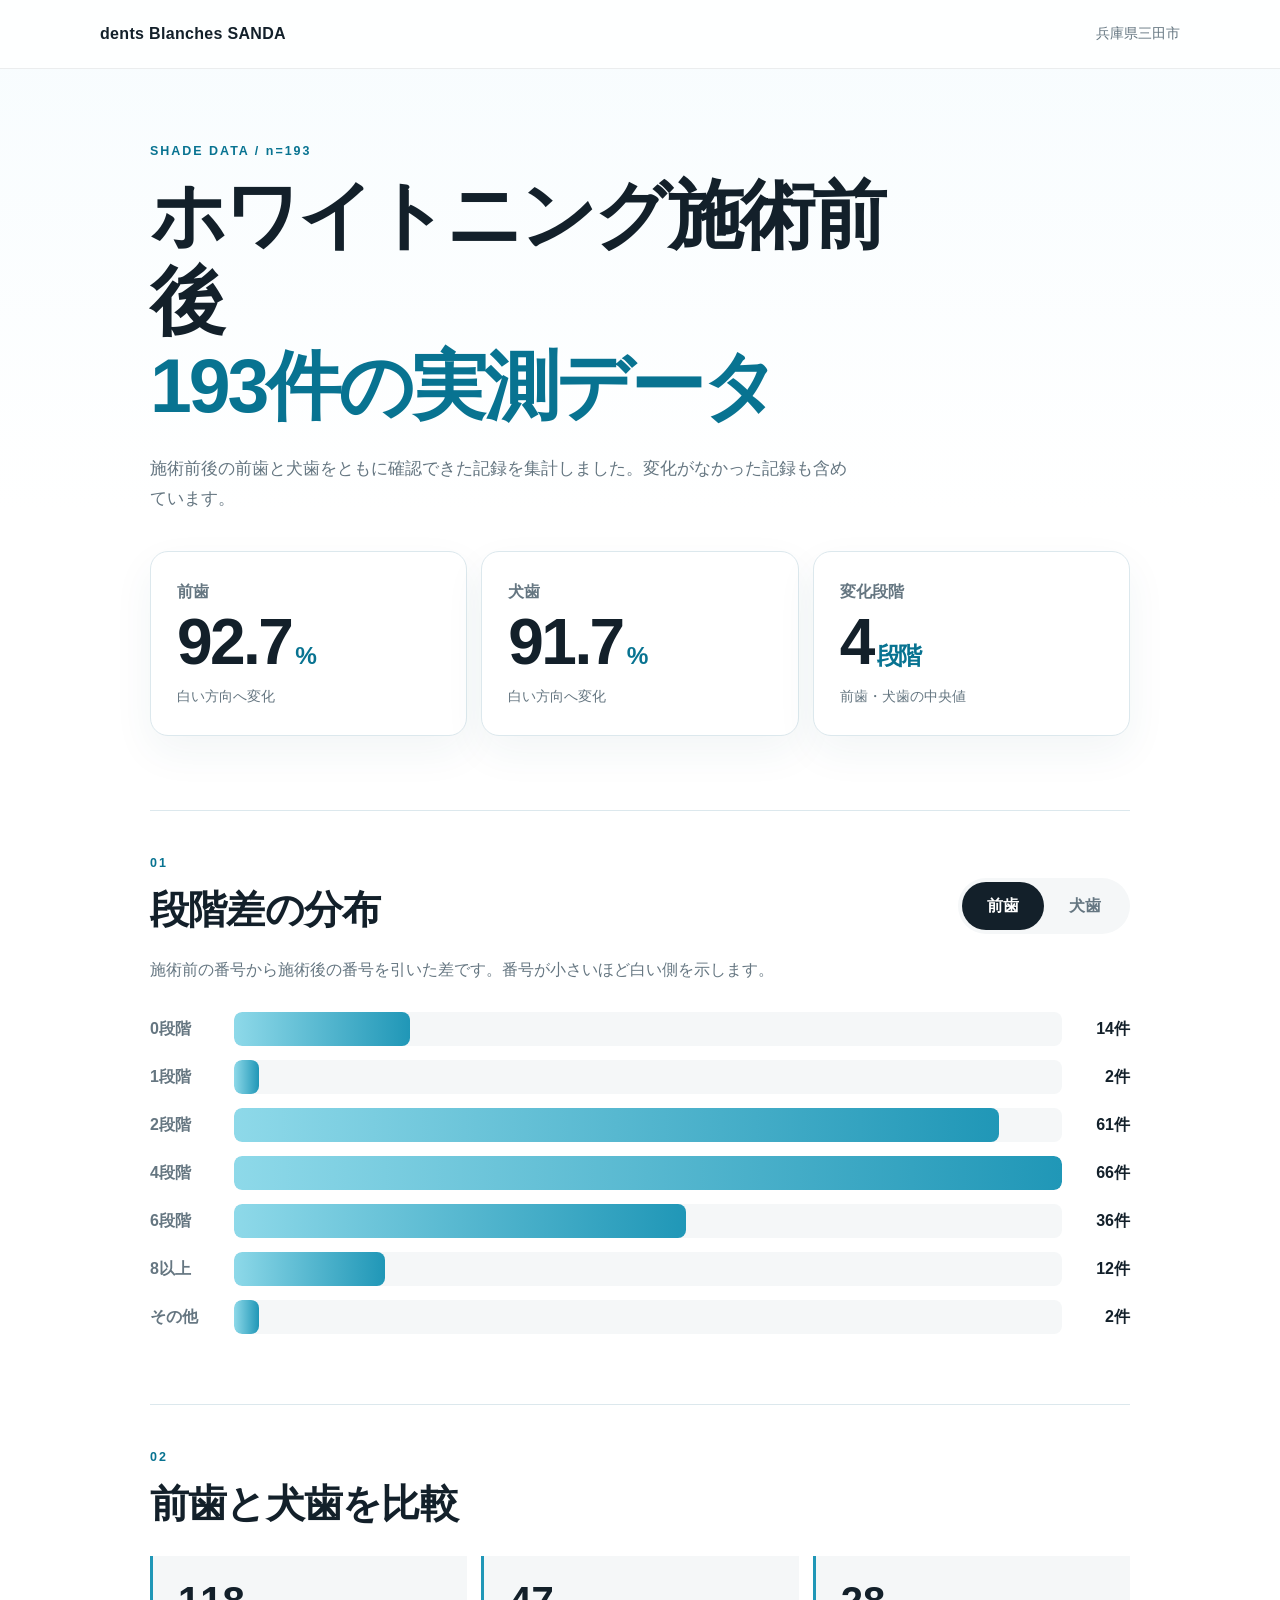
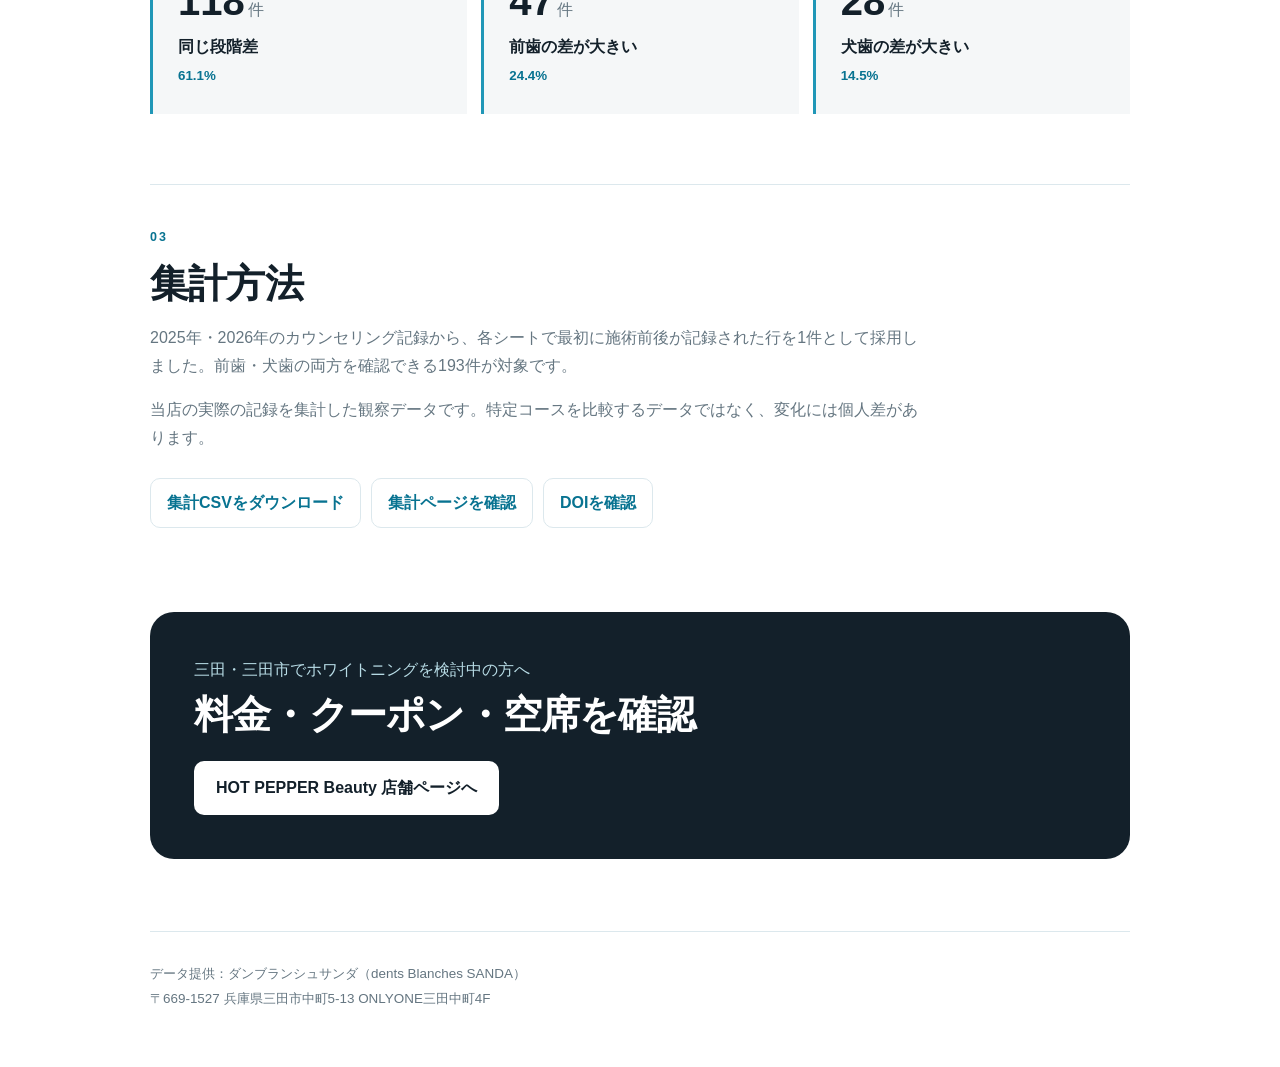
==== index.html @ c9ae7610 "Add files via upload" ====
<!doctype html>
<html lang="ja">
<head>
  <meta charset="utf-8">
  <meta name="viewport" content="width=device-width, initial-scale=1">
  <title>三田・三田市ホワイトニング実測データビューア｜193件</title>
  <meta name="description" content="三田市のダンブランシュサンダが公開する、ホワイトニング施術前後193件のシェード集計データを前歯・犬歯別に確認できます。">
  <meta name="robots" content="index,follow,max-image-preview:large">
  <link rel="canonical" href="https://dentsblanchessanda.github.io/sanda-whitening-data/">
  <link rel="stylesheet" href="style.css">
  <script type="application/ld+json">
  {
    "@context": "https://schema.org",
    "@type": "Dataset",
    "name": "三田・三田市のホワイトニング施術前後シェード記録193件（集計データ）",
    "description": "施術前後の前歯・犬歯をともに確認できた193件の集計データです。",
    "creator": {
      "@type": "Organization",
      "name": "ダンブランシュサンダ（dents Blanches SANDA）",
      "url": "https://beauty.hotpepper.jp/kr/slnH000750426/"
    },
    "datePublished": "2026-08-24",
    "license": "https://creativecommons.org/licenses/by/4.0/",
    "isBasedOn": "https://doi.org/10.5281/zenodo.22153913",
    "distribution": {
      "@type": "DataDownload",
      "encodingFormat": "text/csv",
      "contentUrl": "https://dentsblanchessanda.github.io/sanda-whitening-data/shade-summary.csv"
    },
    "spatialCoverage": "兵庫県三田市"
  }
  </script>
</head>
<body>
  <header class="site-header">
    <div class="header-inner">
      <a class="brand" href="https://beauty.hotpepper.jp/kr/slnH000750426/" target="_blank" rel="noopener">dents Blanches SANDA</a>
      <span class="location">兵庫県三田市</span>
    </div>
  </header>

  <main>
    <section class="intro" aria-labelledby="page-title">
      <p class="eyebrow">SHADE DATA / n=193</p>
      <h1 id="page-title">ホワイトニング施術前後<br><span>193件の実測データ</span></h1>
      <p class="lead">施術前後の前歯と犬歯をともに確認できた記録を集計しました。変化がなかった記録も含めています。</p>
    </section>

    <section class="summary" aria-label="集計概要">
      <article>
        <span>前歯</span>
        <strong>92.7<small>%</small></strong>
        <p>白い方向へ変化</p>
      </article>
      <article>
        <span>犬歯</span>
        <strong>91.7<small>%</small></strong>
        <p>白い方向へ変化</p>
      </article>
      <article>
        <span>変化段階</span>
        <strong>4<small>段階</small></strong>
        <p>前歯・犬歯の中央値</p>
      </article>
    </section>

    <section class="viewer" aria-labelledby="distribution-title">
      <div class="section-heading">
        <div>
          <p class="section-number">01</p>
          <h2 id="distribution-title">段階差の分布</h2>
        </div>
        <div class="tabs" role="tablist" aria-label="歯の種類">
          <button class="tab active" type="button" role="tab" aria-selected="true" data-target="front">前歯</button>
          <button class="tab" type="button" role="tab" aria-selected="false" data-target="canine">犬歯</button>
        </div>
      </div>
      <p class="chart-note">施術前の番号から施術後の番号を引いた差です。番号が小さいほど白い側を示します。</p>
      <div id="chart" class="chart" aria-live="polite"></div>
    </section>

    <section class="comparison" aria-labelledby="comparison-title">
      <div class="section-heading">
        <div>
          <p class="section-number">02</p>
          <h2 id="comparison-title">前歯と犬歯を比較</h2>
        </div>
      </div>
      <div class="comparison-grid">
        <article><strong>118</strong><span>件</span><p>同じ段階差</p><small>61.1%</small></article>
        <article><strong>47</strong><span>件</span><p>前歯の差が大きい</p><small>24.4%</small></article>
        <article><strong>28</strong><span>件</span><p>犬歯の差が大きい</p><small>14.5%</small></article>
      </div>
    </section>

    <section class="method" aria-labelledby="method-title">
      <div class="section-heading">
        <div>
          <p class="section-number">03</p>
          <h2 id="method-title">集計方法</h2>
        </div>
      </div>
      <p>2025年・2026年のカウンセリング記録から、各シートで最初に施術前後が記録された行を1件として採用しました。前歯・犬歯の両方を確認できる193件が対象です。</p>
      <p>当店の実際の記録を集計した観察データです。特定コースを比較するデータではなく、変化には個人差があります。</p>
      <div class="links">
        <a href="shade-summary.csv" download>集計CSVをダウンロード</a>
        <a href="https://dents-blanches-sanda.com/whitening-shade-data/" target="_blank" rel="noopener">集計ページを確認</a>
        <a href="https://doi.org/10.5281/zenodo.22153913" target="_blank" rel="noopener">DOIを確認</a>
      </div>
    </section>

    <section class="cta" aria-labelledby="cta-title">
      <p>三田・三田市でホワイトニングを検討中の方へ</p>
      <h2 id="cta-title">料金・クーポン・空席を確認</h2>
      <a href="https://beauty.hotpepper.jp/kr/slnH000750426/" target="_blank" rel="noopener">HOT PEPPER Beauty 店舗ページへ</a>
    </section>
  </main>

  <footer>
    <p>データ提供：ダンブランシュサンダ（dents Blanches SANDA）</p>
    <p>〒669-1527 兵庫県三田市中町5-13 ONLYONE三田中町4F</p>
  </footer>
  <script src="app.js"></script>
</body>
</html>
---- style.css ----
:root {
  --ink: #13202a;
  --muted: #657681;
  --line: #dce8ed;
  --ice: #eaf8fc;
  --blue: #2097b7;
  --blue-deep: #087391;
  --silver: #f5f7f8;
  --white: #ffffff;
}

* { box-sizing: border-box; }

body {
  margin: 0;
  color: var(--ink);
  background: linear-gradient(180deg, #f7fcfe 0, #fff 32rem);
  font-family: -apple-system, BlinkMacSystemFont, "Segoe UI", "Noto Sans JP", "Hiragino Kaku Gothic ProN", Meiryo, sans-serif;
  line-height: 1.75;
}

a { color: inherit; }

.site-header {
  border-bottom: 1px solid rgba(19, 32, 42, .08);
  background: rgba(255,255,255,.88);
}

.header-inner {
  width: min(1080px, calc(100% - 40px));
  margin: auto;
  min-height: 68px;
  display: flex;
  align-items: center;
  justify-content: space-between;
  gap: 20px;
}

.brand { font-weight: 750; text-decoration: none; letter-spacing: .02em; }
.location { color: var(--muted); font-size: .9rem; }

main, footer { width: min(980px, calc(100% - 40px)); margin-inline: auto; }

.intro { padding: 72px 0 38px; }
.eyebrow, .section-number { margin: 0 0 10px; color: var(--blue-deep); font-weight: 800; letter-spacing: .16em; font-size: .78rem; }
h1 { margin: 0; max-width: 760px; font-size: clamp(2.35rem, 6vw, 4.7rem); line-height: 1.14; letter-spacing: -.04em; }
h1 span { color: var(--blue-deep); }
.lead { max-width: 700px; margin: 24px 0 0; color: var(--muted); font-size: 1.06rem; }

.summary {
  display: grid;
  grid-template-columns: repeat(3, 1fr);
  gap: 14px;
  margin-bottom: 74px;
}

.summary article {
  background: var(--white);
  border: 1px solid var(--line);
  border-radius: 18px;
  padding: 26px;
  box-shadow: 0 16px 42px rgba(29, 79, 95, .06);
}

.summary span { color: var(--muted); font-weight: 700; }
.summary strong { display: block; font-size: clamp(2.5rem, 6vw, 4rem); line-height: 1.15; letter-spacing: -.04em; }
.summary strong small { margin-left: 4px; color: var(--blue-deep); font-size: .38em; }
.summary p { margin: 4px 0 0; color: var(--muted); font-size: .9rem; }

.viewer, .comparison, .method { padding: 42px 0 70px; border-top: 1px solid var(--line); }
.section-heading { display: flex; align-items: flex-end; justify-content: space-between; gap: 24px; }
h2 { margin: 0; font-size: clamp(1.65rem, 4vw, 2.45rem); line-height: 1.25; letter-spacing: -.02em; }

.tabs { display: flex; padding: 4px; border-radius: 999px; background: var(--silver); }
.tab { min-width: 82px; border: 0; border-radius: 999px; padding: 10px 18px; background: transparent; color: var(--muted); font: inherit; font-weight: 700; cursor: pointer; }
.tab.active { background: var(--ink); color: #fff; }
.tab:focus-visible, .links a:focus-visible, .cta a:focus-visible { outline: 3px solid #6bd3ea; outline-offset: 3px; }

.chart-note { color: var(--muted); margin: 22px 0 28px; }
.chart { display: grid; gap: 14px; }
.bar-row { display: grid; grid-template-columns: 70px 1fr 54px; align-items: center; gap: 14px; }
.bar-label { color: var(--muted); font-weight: 700; }
.bar-track { height: 34px; border-radius: 8px; background: var(--silver); overflow: hidden; }
.bar-fill { height: 100%; width: 0; border-radius: inherit; background: linear-gradient(90deg, #8ed9e9, var(--blue)); transition: width .45s ease; }
.bar-value { text-align: right; font-weight: 800; }

.comparison-grid { display: grid; grid-template-columns: repeat(3, 1fr); gap: 14px; margin-top: 28px; }
.comparison-grid article { padding: 25px; border-left: 3px solid var(--blue); background: var(--silver); }
.comparison-grid strong { font-size: 2.5rem; line-height: 1; }
.comparison-grid span { margin-left: 3px; color: var(--muted); }
.comparison-grid p { margin: 9px 0 0; font-weight: 700; }
.comparison-grid small { color: var(--blue-deep); font-weight: 800; }

.method > p { max-width: 780px; color: var(--muted); }
.links { display: flex; flex-wrap: wrap; gap: 10px; margin-top: 26px; }
.links a { padding: 10px 16px; border: 1px solid var(--line); border-radius: 10px; background: #fff; color: var(--blue-deep); font-weight: 700; text-decoration: none; }

.cta { margin: 14px 0 72px; padding: 44px; border-radius: 24px; background: var(--ink); color: #fff; }
.cta p { margin: 0 0 6px; color: #b8dce6; }
.cta a { display: inline-block; margin-top: 22px; padding: 13px 22px; border-radius: 10px; background: #fff; color: var(--ink); font-weight: 800; text-decoration: none; }

footer { padding: 28px 0 54px; border-top: 1px solid var(--line); color: var(--muted); font-size: .84rem; }
footer p { margin: 2px 0; }

@media (max-width: 700px) {
  .header-inner, main, footer { width: min(100% - 28px, 980px); }
  .intro { padding-top: 48px; }
  .summary, .comparison-grid { grid-template-columns: 1fr; }
  .summary { margin-bottom: 46px; }
  .section-heading { align-items: flex-start; flex-direction: column; }
  .bar-row { grid-template-columns: 54px 1fr 44px; gap: 9px; }
  .bar-track { height: 28px; }
  .cta { padding: 30px 24px; }
}

@media (prefers-reduced-motion: reduce) {
  .bar-fill { transition: none; }
}
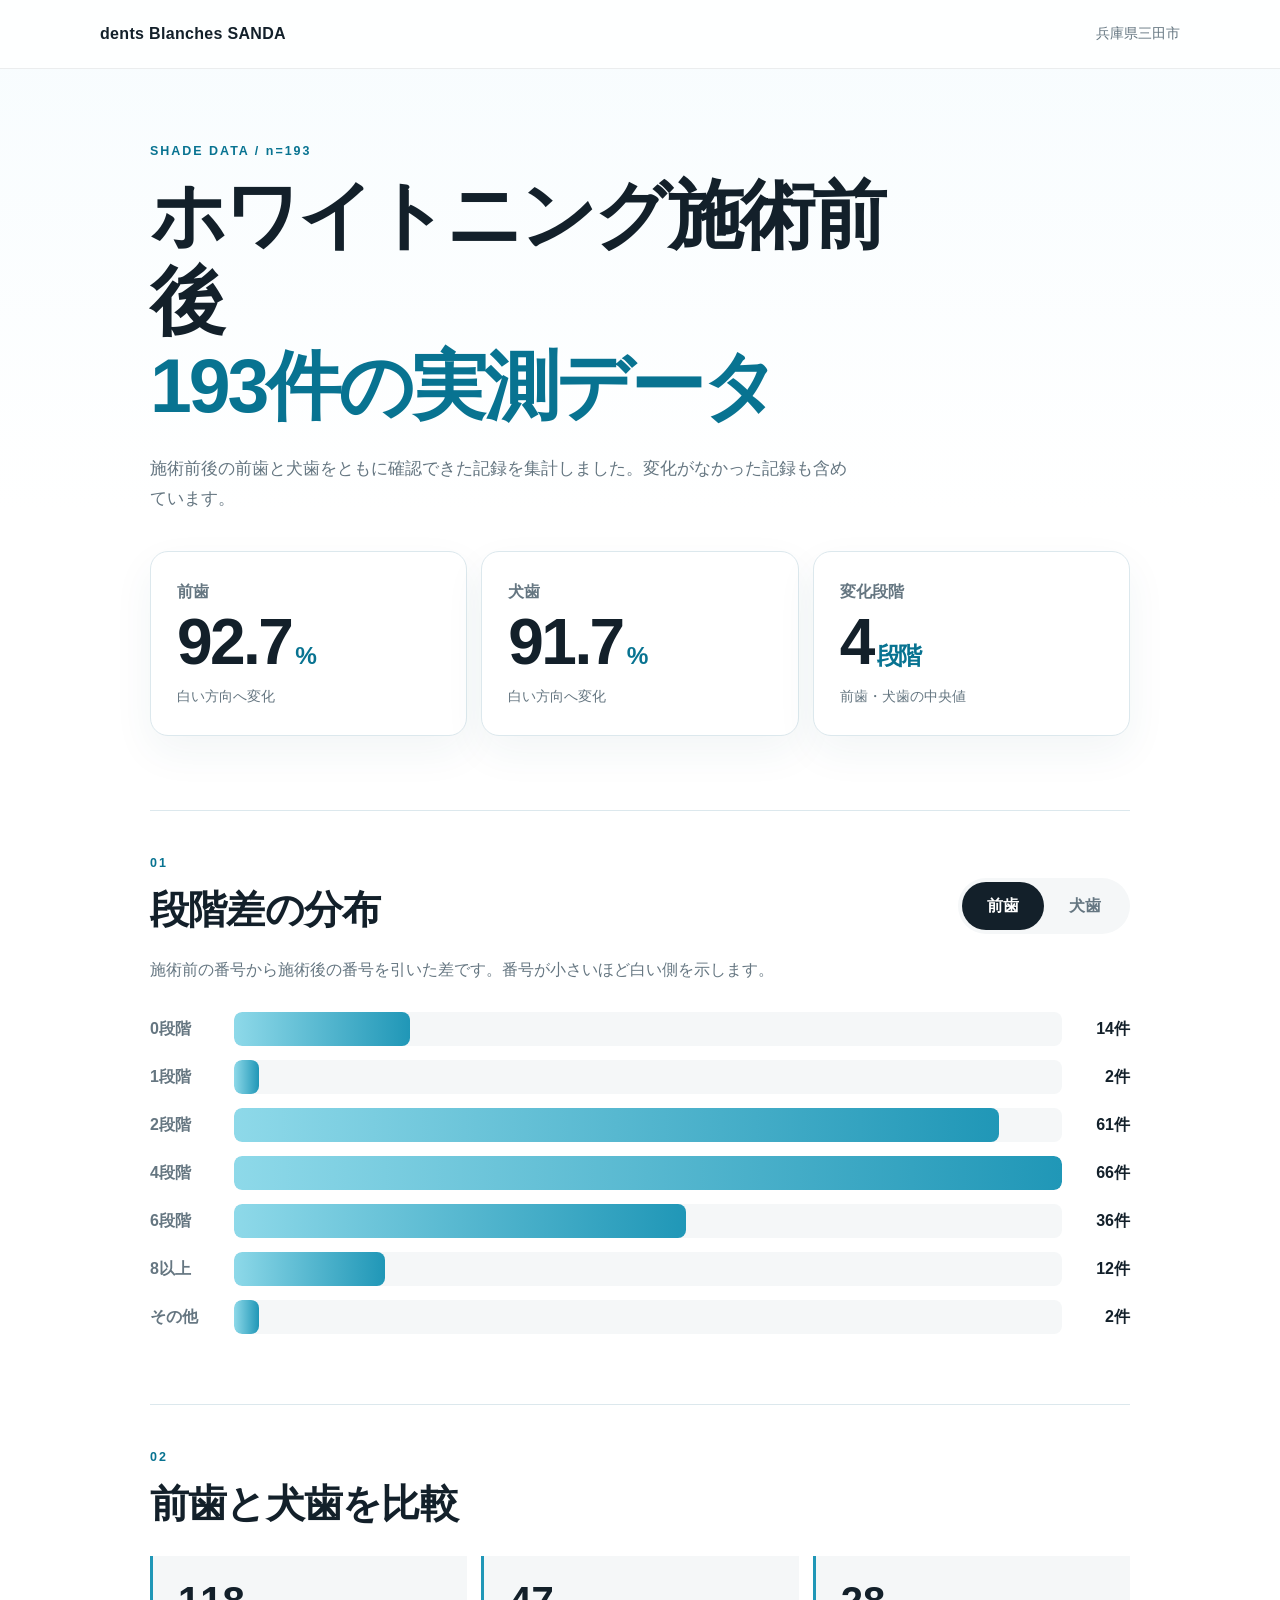
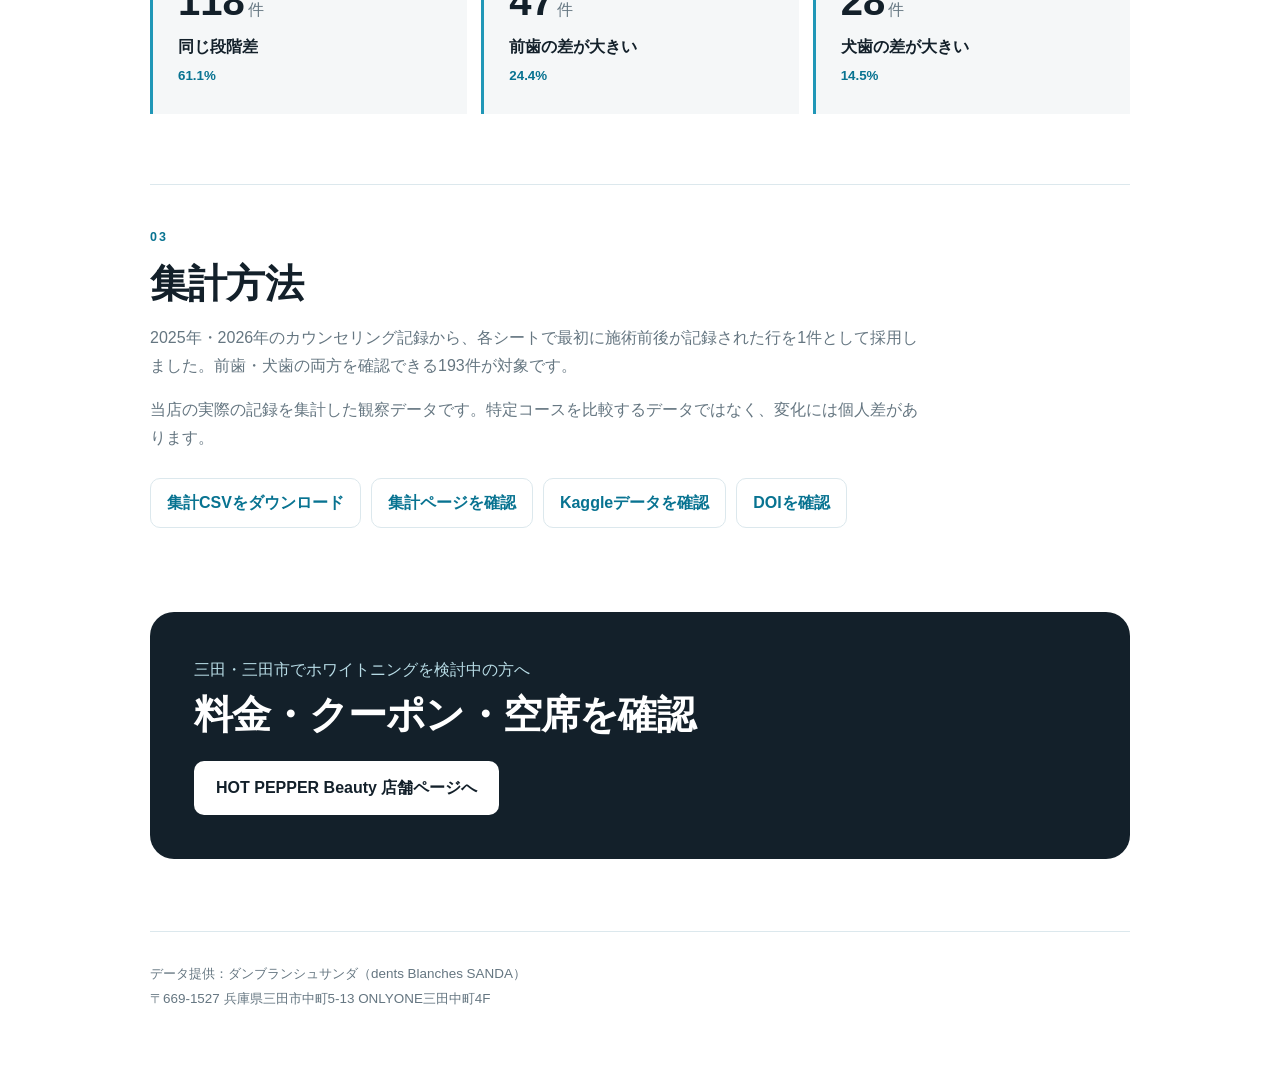
==== commit 63151c5b: "Add files via upload" ====
--- a/index.html
+++ b/index.html
@@ -105,6 +105,7 @@
       <div class="links">
         <a href="shade-summary.csv" download>集計CSVをダウンロード</a>
         <a href="https://dents-blanches-sanda.com/whitening-shade-data/" target="_blank" rel="noopener">集計ページを確認</a>
+        <a href="https://www.kaggle.com/datasets/dentsblanchessanda/193sanda-shade-data" target="_blank" rel="noopener">Kaggleデータを確認</a>
         <a href="https://doi.org/10.5281/zenodo.22153913" target="_blank" rel="noopener">DOIを確認</a>
       </div>
     </section>
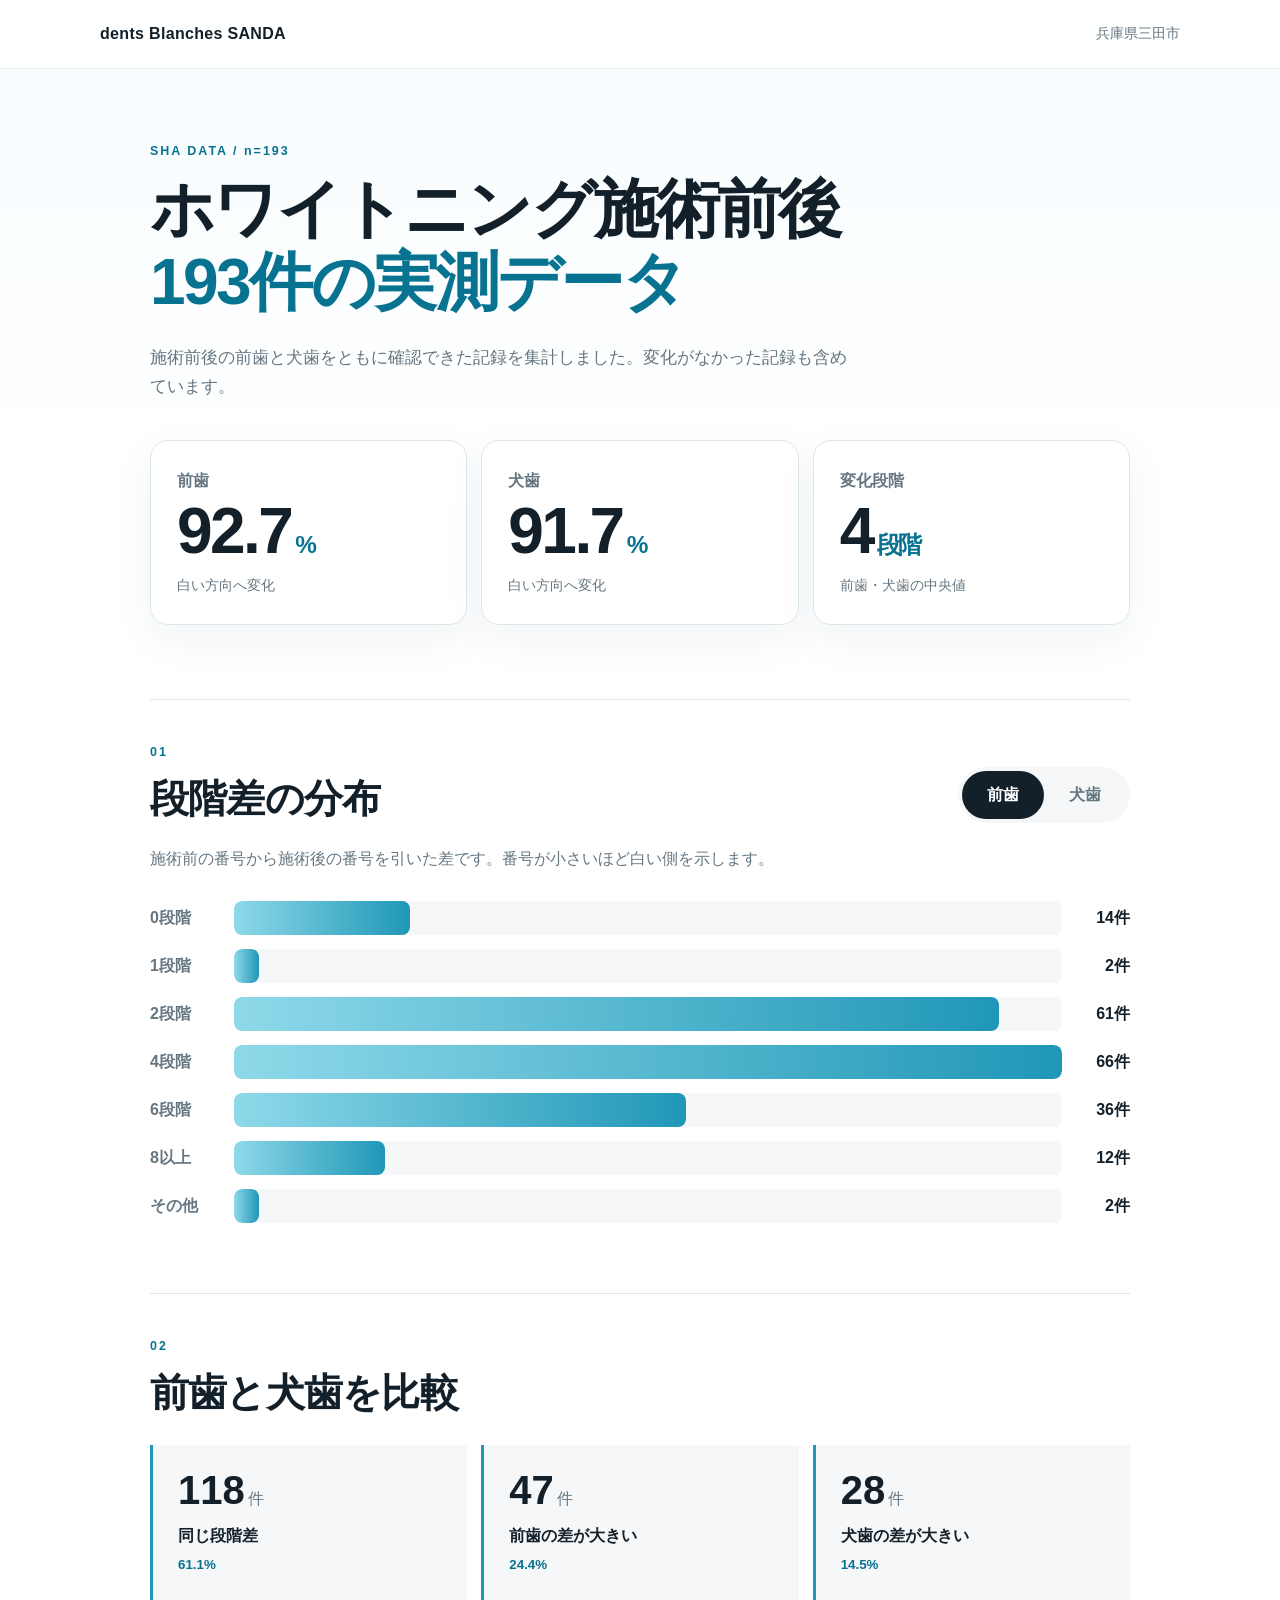
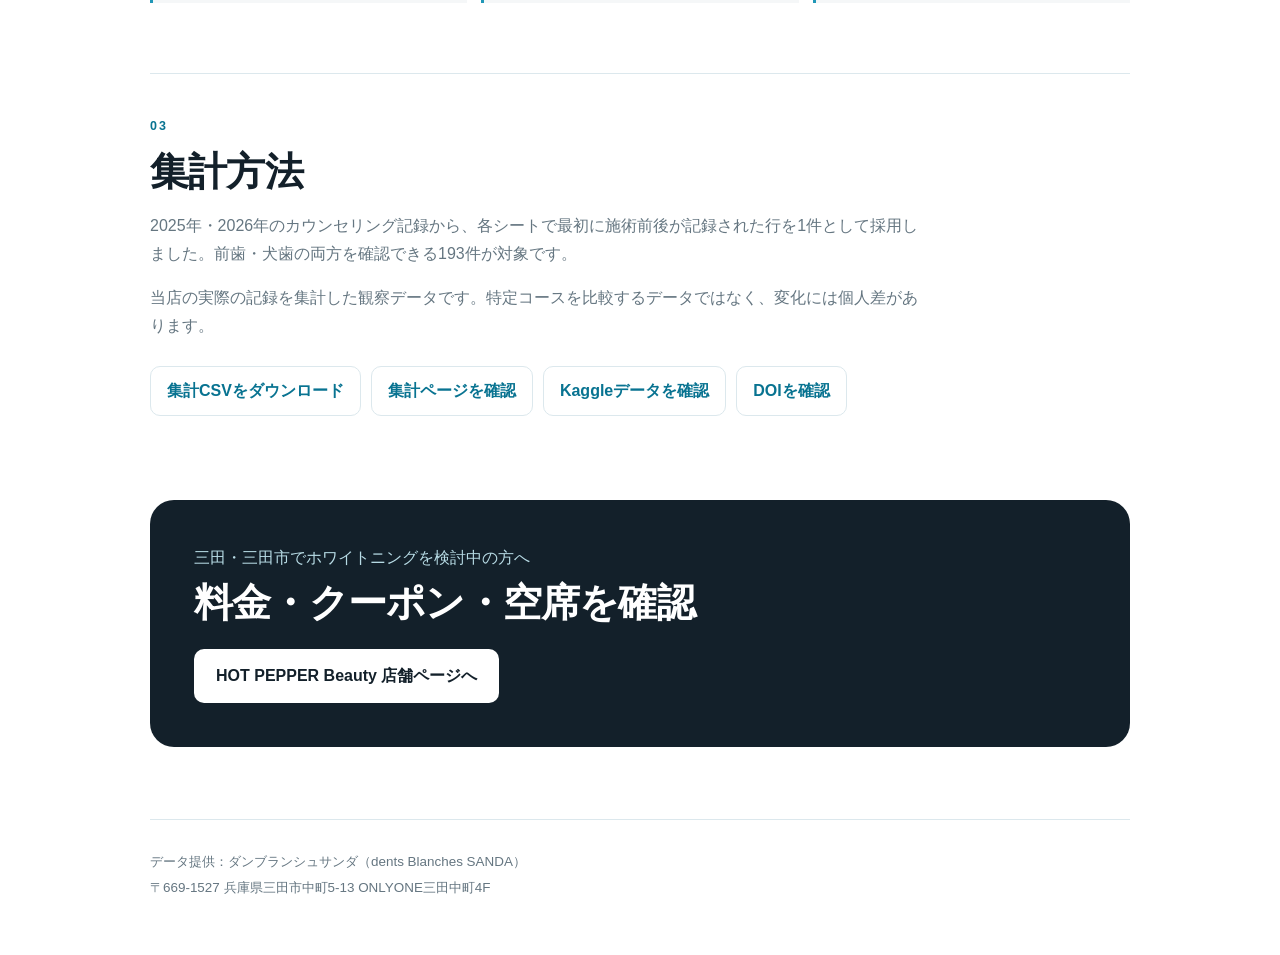
==== commit 356e5e51: "Update index.html" ====
--- a/index.html
+++ b/index.html
@@ -13,7 +13,7 @@
     "@context": "https://schema.org",
     "@type": "Dataset",
     "name": "三田・三田市のホワイトニング施術前後シェード記録193件（集計データ）",
-    "description": "施術前後の前歯・犬歯をともに確認できた193件の集計データです。",
+    "description": "兵庫県三田市のダンブランシュサンダが、2025年・2026年のホワイトニング施術記録から、施術前後の前歯・犬歯をともに確認できた193件を集計した観察データです。歯の区分別にシェード変化段階、件数、対象総数、構成比を収録しています。",
     "creator": {
       "@type": "Organization",
       "name": "ダンブランシュサンダ（dents Blanches SANDA）",
@@ -41,7 +41,7 @@
 
   <main>
     <section class="intro" aria-labelledby="page-title">
-      <p class="eyebrow">SHADE DATA / n=193</p>
+      <p class="eyebrow">SHA DATA / n=193</p>
       <h1 id="page-title">ホワイトニング施術前後<br><span>193件の実測データ</span></h1>
       <p class="lead">施術前後の前歯と犬歯をともに確認できた記録を集計しました。変化がなかった記録も含めています。</p>
     </section>
--- a/style.css
+++ b/style.css
@@ -43,7 +43,7 @@
 
 .intro { padding: 72px 0 38px; }
 .eyebrow, .section-number { margin: 0 0 10px; color: var(--blue-deep); font-weight: 800; letter-spacing: .16em; font-size: .78rem; }
-h1 { margin: 0; max-width: 760px; font-size: clamp(2.35rem, 6vw, 4.7rem); line-height: 1.14; letter-spacing: -.04em; }
+h1 { margin: 0; max-width: 900px; font-size: clamp(2.35rem, 5vw, 4rem); line-height: 1.14; letter-spacing: -.04em; }
 h1 span { color: var(--blue-deep); }
 .lead { max-width: 700px; margin: 24px 0 0; color: var(--muted); font-size: 1.06rem; }
 
@@ -105,6 +105,7 @@
 @media (max-width: 700px) {
   .header-inner, main, footer { width: min(100% - 28px, 980px); }
   .intro { padding-top: 48px; }
+  h1 { font-size: clamp(1.75rem, 8.5vw, 2.35rem); }
   .summary, .comparison-grid { grid-template-columns: 1fr; }
   .summary { margin-bottom: 46px; }
   .section-heading { align-items: flex-start; flex-direction: column; }
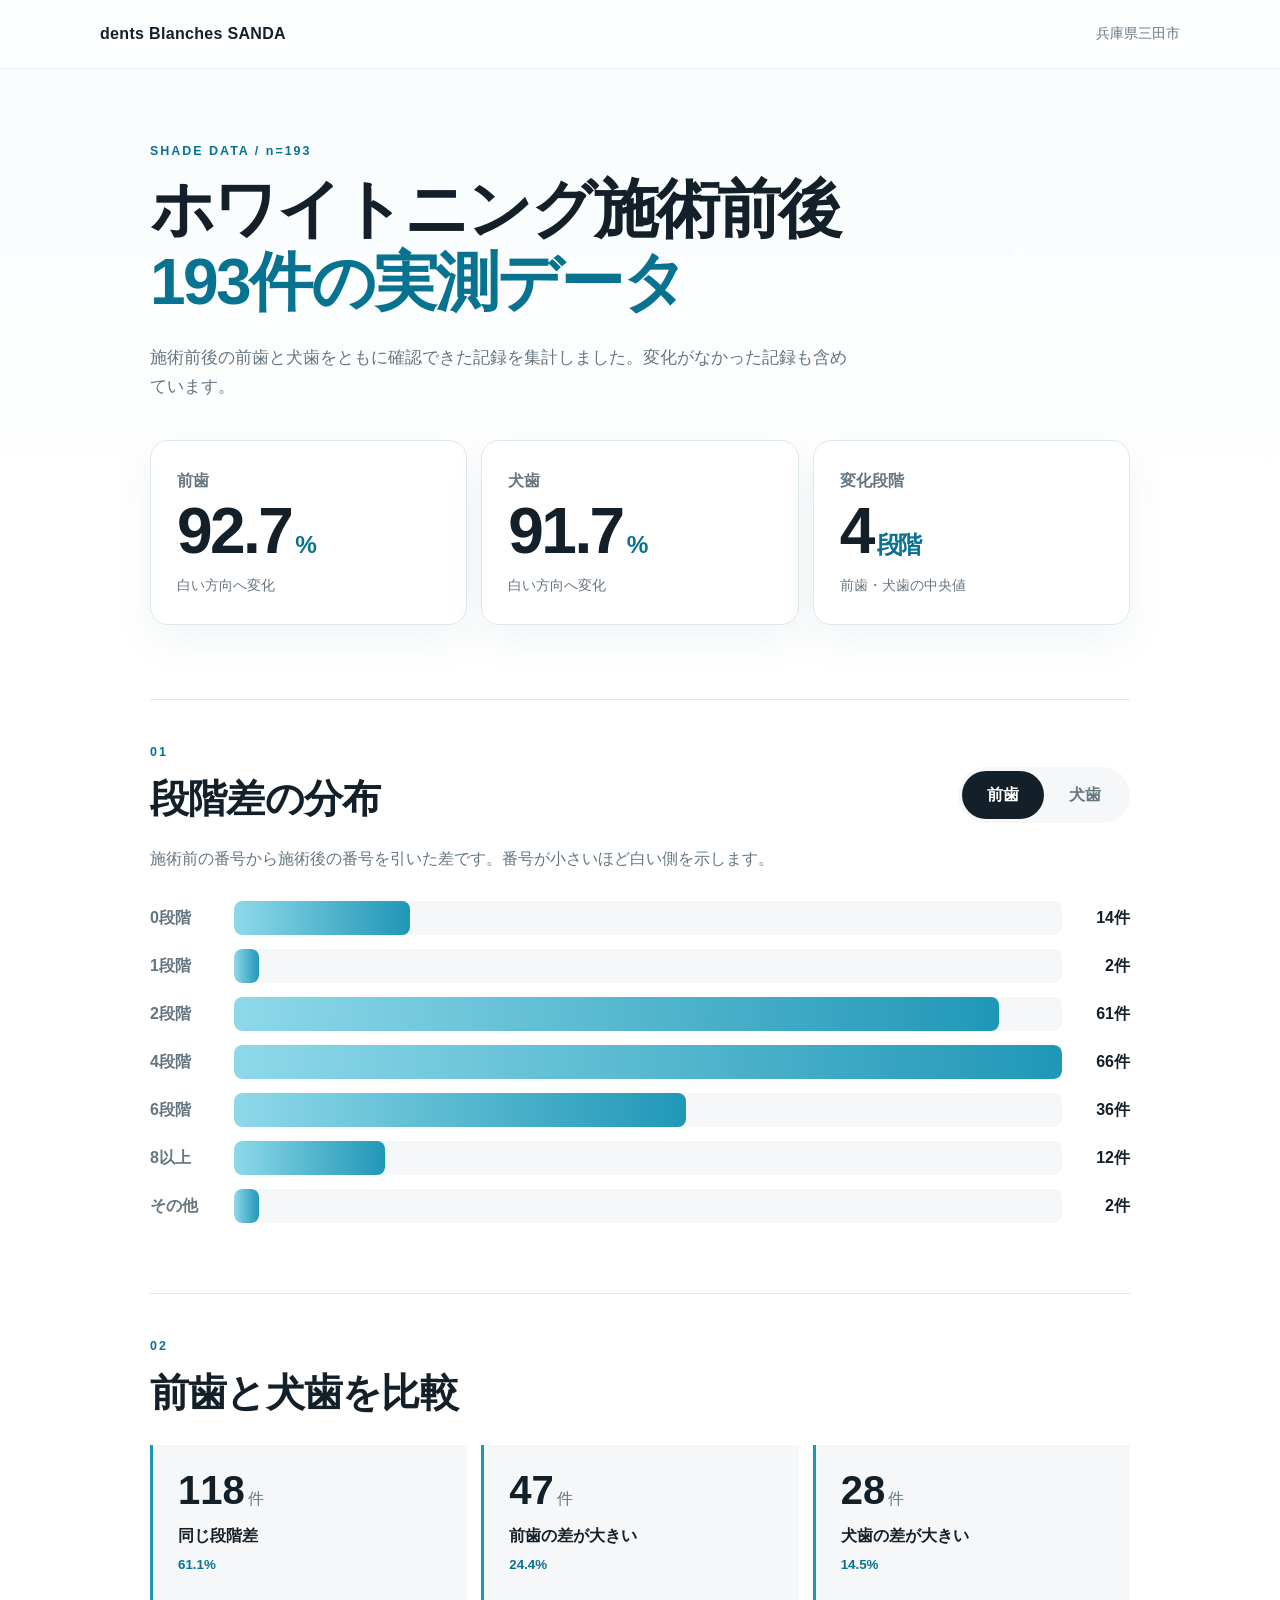
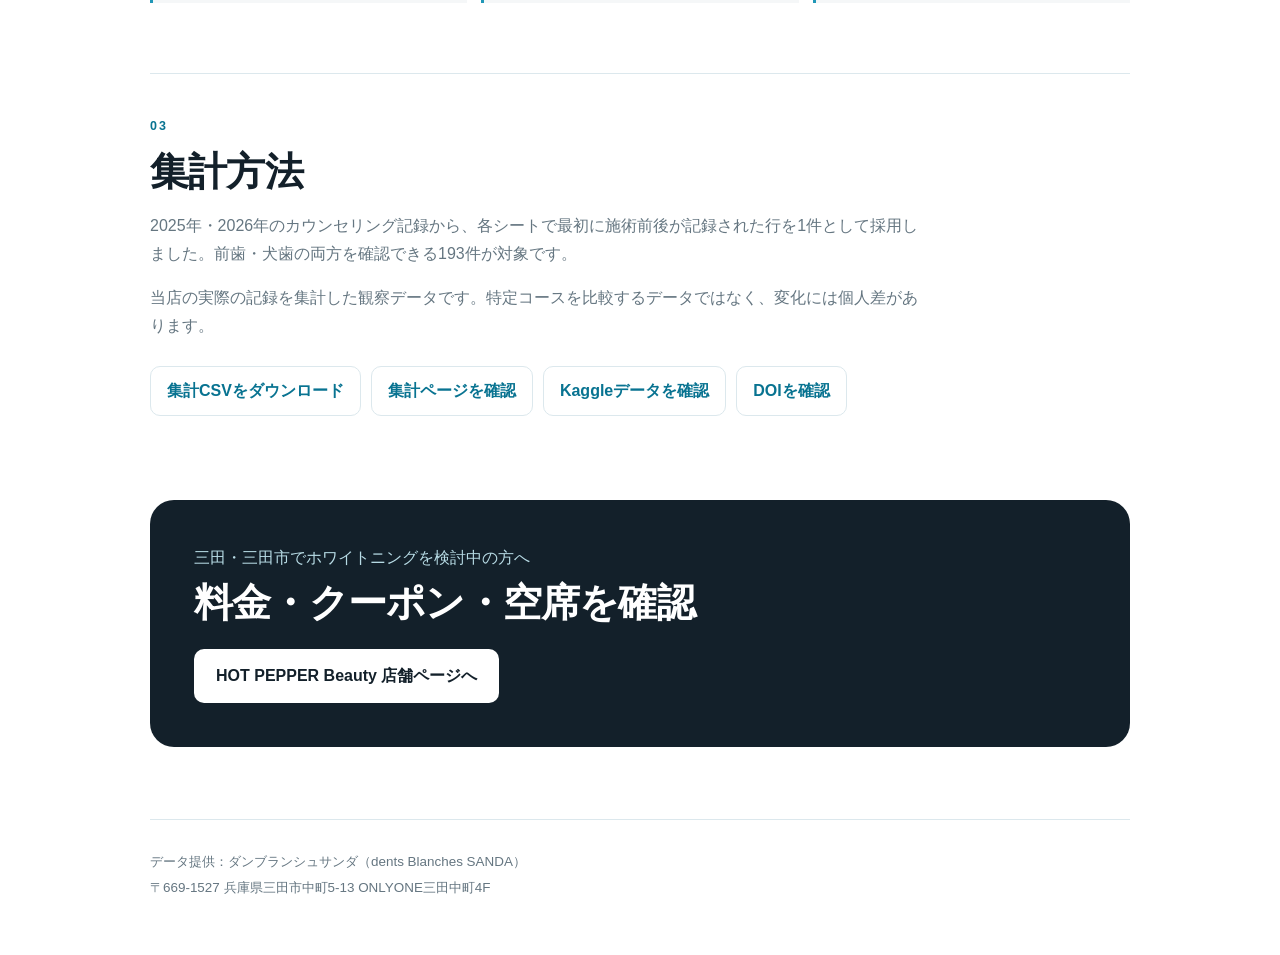
==== commit cf7d33b7: "Update index.html" ====
--- a/index.html
+++ b/index.html
@@ -41,7 +41,7 @@
 
   <main>
     <section class="intro" aria-labelledby="page-title">
-      <p class="eyebrow">SHA DATA / n=193</p>
+      <p class="eyebrow">SHADE DATA / n=193</p>
       <h1 id="page-title">ホワイトニング施術前後<br><span>193件の実測データ</span></h1>
       <p class="lead">施術前後の前歯と犬歯をともに確認できた記録を集計しました。変化がなかった記録も含めています。</p>
     </section>
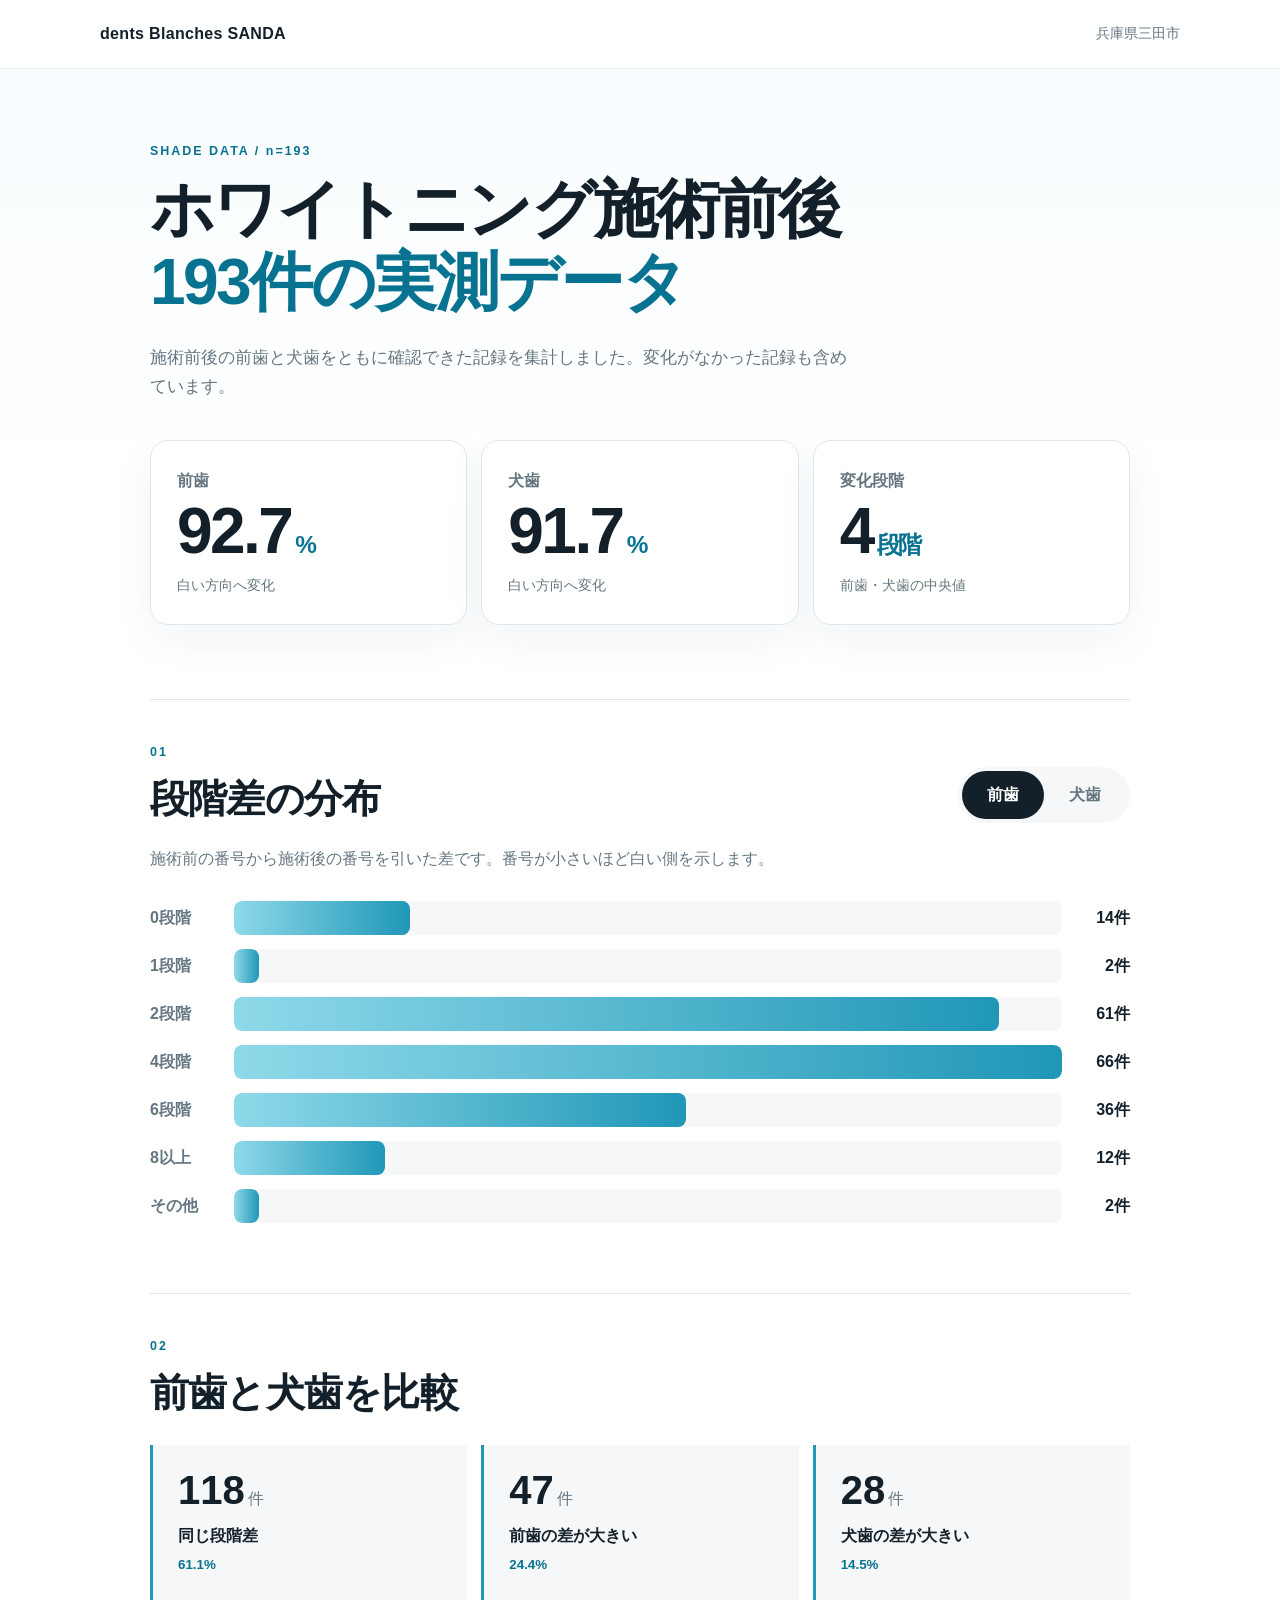
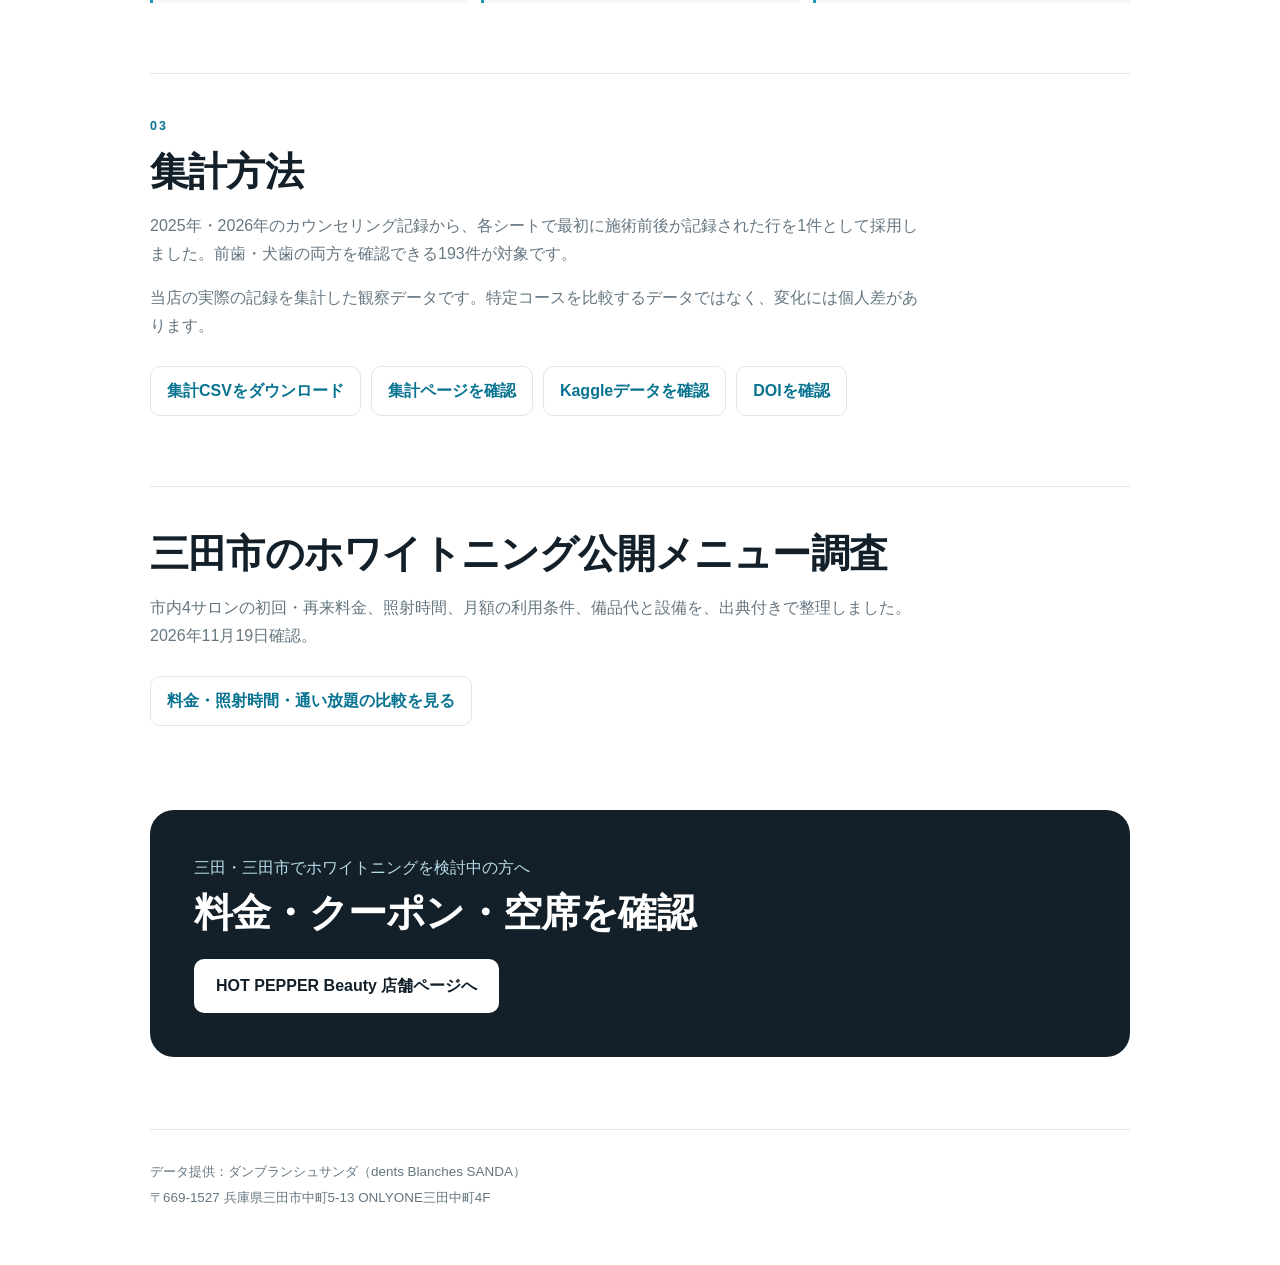
==== commit 5856d9b3: "三田市4サロンの公開メニュー調査38件と出典付き比較資料を公開" ====
--- a/index.html
+++ b/index.html
@@ -110,6 +110,12 @@
       </div>
     </section>
 
+    <section class="method" aria-labelledby="provider-title">
+      <h2 id="provider-title">三田市のホワイトニング公開メニュー調査</h2>
+      <p>市内4サロンの初回・再来料金、照射時間、月額の利用条件、備品代と設備を、出典付きで整理しました。2026年11月19日確認。</p>
+      <div class="links"><a href="provider-conditions/">料金・照射時間・通い放題の比較を見る</a></div>
+    </section>
+
     <section class="cta" aria-labelledby="cta-title">
       <p>三田・三田市でホワイトニングを検討中の方へ</p>
       <h2 id="cta-title">料金・クーポン・空席を確認</h2>
